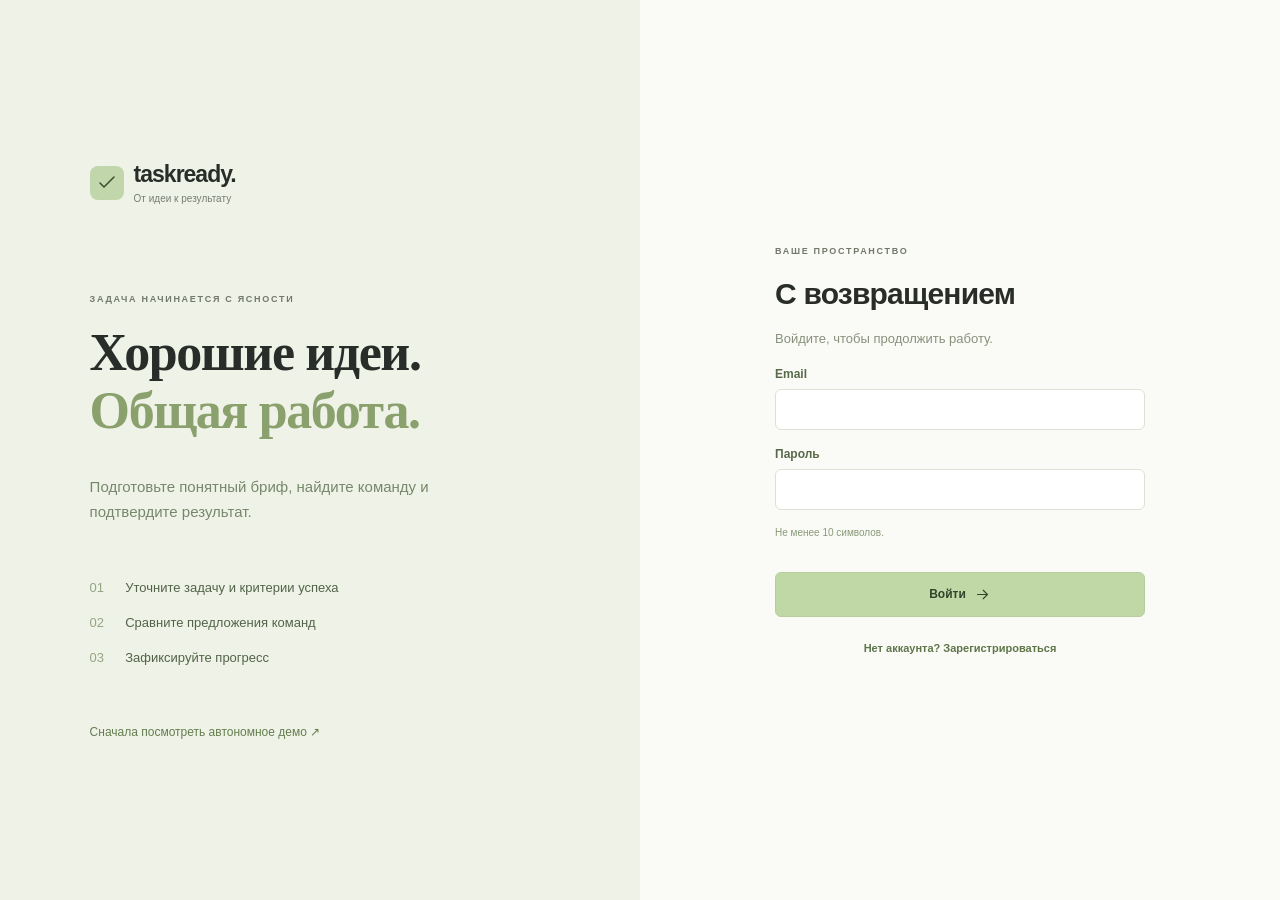
==== public/index.html @ 5f759ff4 "feat: ship verified TaskReady redesign and backend" ====
<!doctype html>
<html lang="ru">
<head>
  <meta charset="UTF-8" />
  <meta name="viewport" content="width=device-width, initial-scale=1.0" />
  <meta name="description" content="TaskReady AI — превращает бизнес-идеи в готовые задачи для студенческих команд." />
  <title>TaskReady AI — готовность задач</title>
  <link rel="stylesheet" href="styles.css" />
</head>
<body>
  <div id="app" class="app-shell"></div>
  <div id="toast-root" class="toast-root" aria-live="polite"></div>
  <div id="modal-root"></div>
  <script src="app.js"></script>
</body>
</html>
---- public/styles.css ----
:root {
  --ink: #17212b;
  --muted: #75808c;
  --line: #e8edf2;
  --canvas: #f6f8fb;
  --surface: #ffffff;
  --navy: #18324c;
  --blue: #2f7de1;
  --blue-soft: #eaf2ff;
  --cyan: #2db9c4;
  --green: #35a879;
  --green-soft: #e9f8f0;
  --orange: #e9964a;
  --orange-soft: #fff3e6;
  --red: #d96364;
  --red-soft: #fceded;
  --purple: #8165d7;
  --purple-soft: #f0edff;
  --shadow: 0 12px 32px rgba(24, 50, 76, .07);
  --radius: 16px;
  --radius-sm: 10px;
  font-family: Inter, ui-sans-serif, system-ui, -apple-system, BlinkMacSystemFont, "Segoe UI", sans-serif;
  color: var(--ink);
  background: var(--canvas);
  font-synthesis: none;
}
* { box-sizing: border-box; }
body { margin: 0; background: var(--canvas); color: var(--ink); }
button, input, textarea, select { font: inherit; }
button { cursor: pointer; }
.app-shell { min-height: 100vh; display: flex; }
.sidebar { width: 248px; background: var(--navy); color: #d7e2ed; padding: 24px 16px; display: flex; flex-direction: column; position: fixed; inset: 0 auto 0 0; z-index: 4; }
.brand { display: flex; align-items: center; gap: 11px; padding: 0 12px 30px; color: white; }
.brand-mark { width: 34px; height: 34px; border-radius: 11px; background: linear-gradient(135deg, #61d5d8, #4c7ee9); display: grid; place-items: center; color: white; font-size: 20px; box-shadow: 0 6px 16px rgba(76,126,233,.3); }
.brand strong { font-size: 17px; letter-spacing: -.3px; }
.brand small { display: block; color: #89a2b9; font-size: 10px; margin-top: 2px; letter-spacing: .8px; text-transform: uppercase; }
.nav { display: grid; gap: 5px; }
.nav button { border: 0; background: transparent; color: #a9bdcf; text-align: left; border-radius: 10px; padding: 12px 13px; display: flex; align-items: center; gap: 11px; font-size: 14px; transition: .2s ease; }
.nav button:hover { background: rgba(255,255,255,.08); color: white; }
.nav button.active { background: #2e506f; color: white; box-shadow: inset 3px 0 0 #63d1d5; }
.nav-icon { width: 19px; text-align: center; font-size: 17px; }
.sidebar-bottom { margin-top: auto; }
.demo-note { background: rgba(255,255,255,.08); border: 1px solid rgba(255,255,255,.1); border-radius: 12px; padding: 13px; font-size: 12px; line-height: 1.45; color: #b9cad9; }
.demo-note strong { display: block; color: #eaf3fa; margin-bottom: 5px; }
.main { margin-left: 248px; width: calc(100% - 248px); min-height: 100vh; }
.topbar { height: 76px; padding: 0 34px; display: flex; align-items: center; justify-content: space-between; border-bottom: 1px solid var(--line); background: rgba(246,248,251,.9); position: sticky; top: 0; z-index: 3; backdrop-filter: blur(12px); }
.breadcrumb { color: var(--muted); font-size: 13px; }
.breadcrumb strong { color: var(--ink); font-size: 14px; }
.top-actions { display: flex; align-items: center; gap: 10px; }
.role-switch { background: #e9eef3; padding: 3px; border-radius: 10px; display: flex; }
.role-switch button { border: 0; padding: 7px 10px; border-radius: 8px; color: var(--muted); background: transparent; font-size: 12px; }
.role-switch button.active { color: var(--navy); background: white; box-shadow: 0 1px 4px rgba(0,0,0,.08); font-weight: 700; }
.avatar { width: 35px; height: 35px; background: var(--blue-soft); color: var(--blue); display: grid; place-items: center; border-radius: 50%; font-weight: 700; font-size: 13px; }
.content { padding: 31px 34px 56px; max-width: 1480px; }
.page-heading { display: flex; justify-content: space-between; align-items: flex-start; gap: 20px; margin-bottom: 25px; }
.page-heading h1 { margin: 0 0 7px; letter-spacing: -1px; font-size: 29px; color: var(--navy); }
.page-heading p { margin: 0; color: var(--muted); font-size: 14px; }
.heading-actions { display: flex; gap: 9px; }
.btn { border: 1px solid var(--line); color: var(--navy); background: white; border-radius: 9px; padding: 10px 14px; font-weight: 650; font-size: 13px; transition: .2s ease; }
.btn:hover { transform: translateY(-1px); box-shadow: 0 4px 12px rgba(24,50,76,.08); }
.btn.primary { border-color: var(--blue); background: var(--blue); color: white; }
.btn.primary:hover { background: #276dc4; }
.btn.soft { border-color: transparent; color: var(--blue); background: var(--blue-soft); }
.btn.danger { color: var(--red); background: var(--red-soft); border-color: transparent; }
.btn.success { color: #23855c; background: var(--green-soft); border-color: transparent; }
.btn.small { padding: 7px 10px; font-size: 12px; }
.grid { display: grid; gap: 18px; }
.grid-4 { grid-template-columns: repeat(4, minmax(0, 1fr)); }
.grid-3 { grid-template-columns: repeat(3, minmax(0, 1fr)); }
.grid-2 { grid-template-columns: repeat(2, minmax(0, 1fr)); }
.card { background: var(--surface); border: 1px solid var(--line); border-radius: var(--radius); box-shadow: var(--shadow); }
.metric { padding: 20px; min-height: 125px; position: relative; overflow: hidden; }
.metric::after { content: ""; position: absolute; right: 0; top: -22px; width: 88px; height: 88px; border-radius: 50%; background: var(--blue-soft); opacity: .7; pointer-events: none; }
.metric .eyebrow { color: var(--muted); font-size: 11px; font-weight: 700; letter-spacing: .15px; text-transform: uppercase; position: relative; z-index: 1; max-width: calc(100% - 12px); overflow-wrap: anywhere; }
.metric .value { color: var(--navy); font-size: 32px; letter-spacing: -1px; font-weight: 760; margin: 10px 0 4px; position: relative; z-index: 1; }
.metric .detail { color: var(--muted); font-size: 12px; position: relative; z-index: 1; }
.hero-card { padding: 24px; background: linear-gradient(125deg, #17344f 0%, #214c6f 58%, #257e8c 100%); color: white; min-height: 272px; position: relative; overflow: hidden; }
.hero-card::after { content: ""; position: absolute; width: 420px; height: 420px; border: 1px solid rgba(255,255,255,.13); border-radius: 50%; right: 0; top: -190px; box-shadow: 0 0 0 32px rgba(255,255,255,.03), 0 0 0 64px rgba(255,255,255,.03); pointer-events: none; }
.hero-card h2 { margin: 0 0 10px; font-size: 21px; letter-spacing: -.4px; position: relative; z-index: 1; }
.hero-card p { color: #bad0df; max-width: 520px; font-size: 13px; line-height: 1.5; position: relative; z-index: 1; }
.hero-bottom { display: flex; gap: 24px; align-items: center; margin-top: 20px; position: relative; z-index: 1; }
.score-ring { width: 108px; height: 108px; border-radius: 50%; display: grid; place-items: center; background: conic-gradient(#63d1d5 0 78%, rgba(255,255,255,.17) 78% 100%); position: relative; flex: 0 0 auto; }
.score-ring::after { content: ""; position: absolute; inset: 9px; background: #1d4663; border-radius: 50%; }
.score-ring .score-in { z-index: 1; text-align: center; }
.score-ring strong { display: block; font-size: 29px; line-height: 1; }
.score-ring span { color: #b9d1dc; font-size: 10px; }
.hero-points { display: grid; gap: 10px; }
.hero-point { display: flex; gap: 9px; align-items: center; font-size: 12px; color: #d2e5ec; }
.hero-point b { width: 22px; height: 22px; display: grid; place-items: center; color: #13314c; background: #81e0db; border-radius: 7px; }
.section-card { padding: 21px; }
.section-title { display: flex; justify-content: space-between; align-items: center; gap: 12px; margin-bottom: 17px; }
.section-title h3 { margin: 0; color: var(--navy); font-size: 16px; letter-spacing: -.2px; }
.section-title span { color: var(--muted); font-size: 12px; }
.readiness-list { display: grid; gap: 14px; }
.readiness-row { display: grid; grid-template-columns: 145px 1fr 42px; gap: 12px; align-items: center; font-size: 12px; }
.readiness-row label { color: #4a5967; }
.progress { height: 8px; background: #edf1f4; border-radius: 99px; overflow: hidden; }
.progress i { display: block; height: 100%; border-radius: inherit; background: linear-gradient(90deg, var(--cyan), var(--blue)); }
.readiness-row strong { color: var(--navy); text-align: right; font-size: 12px; }
.insight { border: 1px solid #f4dfc7; background: #fffaf4; border-radius: 12px; padding: 14px; display: flex; gap: 11px; align-items: flex-start; }
.insight-icon { width: 28px; height: 28px; flex: 0 0 auto; border-radius: 8px; background: var(--orange-soft); display: grid; place-items: center; }
.insight strong { display: block; font-size: 13px; color: #794c20; margin-bottom: 4px; }
.insight p { margin: 0; color: #896d50; font-size: 12px; line-height: 1.45; }
.task-card { padding: 18px; transition: .2s ease; }
.task-card:hover { border-color: #c9dcf1; transform: translateY(-2px); }
.task-card-head { display: flex; justify-content: space-between; gap: 12px; align-items: flex-start; }
.task-card h3 { margin: 0 0 7px; font-size: 15px; color: var(--navy); line-height: 1.35; }
.task-card p { margin: 0; color: var(--muted); font-size: 12px; line-height: 1.5; }
.badge { display: inline-flex; align-items: center; gap: 5px; border-radius: 6px; padding: 5px 7px; font-size: 10px; font-weight: 750; white-space: nowrap; }
.badge.blue { background: var(--blue-soft); color: var(--blue); }
.badge.green { background: var(--green-soft); color: #27855e; }
.badge.orange { background: var(--orange-soft); color: #b66b23; }
.badge.purple { background: var(--purple-soft); color: var(--purple); }
.badge.gray { background: #f0f2f4; color: #68747f; }
.task-meta { display: flex; gap: 8px; flex-wrap: wrap; margin-top: 14px; color: var(--muted); font-size: 11px; }
.task-meta span { background: #f7f8fa; border-radius: 6px; padding: 5px 7px; }
.task-score { display: flex; align-items: center; gap: 8px; margin-top: 16px; }
.task-score .progress { flex: 1; height: 6px; }
.task-score strong { color: var(--navy); font-size: 13px; }
.catalog-toolbar { display: flex; gap: 9px; margin-bottom: 18px; flex-wrap: wrap; }
.input, .select, .textarea { width: 100%; border: 1px solid var(--line); background: white; color: var(--ink); border-radius: 9px; padding: 11px 12px; outline: none; transition: .2s ease; }
.input:focus, .select:focus, .textarea:focus { border-color: #9bc0ef; box-shadow: 0 0 0 3px var(--blue-soft); }
.textarea { resize: vertical; min-height: 130px; line-height: 1.5; }
.catalog-toolbar .input { max-width: 310px; }
.catalog-toolbar .select { max-width: 180px; }
.field { display: grid; gap: 7px; }
.field label { font-weight: 700; font-size: 12px; color: #455462; }
.field label span { color: var(--muted); font-weight: 500; }
.form-layout { display: grid; grid-template-columns: minmax(0, 1.3fr) minmax(290px, .7fr); gap: 18px; align-items: start; }
.form-card { padding: 22px; }
.form-grid { display: grid; grid-template-columns: repeat(2, minmax(0, 1fr)); gap: 15px; }
.form-grid .full { grid-column: 1 / -1; }
.ai-banner { border: 1px solid #cde9eb; background: linear-gradient(90deg, #effafa, #f7fbff); border-radius: 12px; padding: 14px; display: flex; gap: 11px; margin-bottom: 18px; }
.ai-orb { width: 31px; height: 31px; background: linear-gradient(135deg, #42c6c8, #597ee9); color: white; display: grid; place-items: center; border-radius: 10px; flex: 0 0 auto; }
.ai-banner strong { display: block; color: #1d6970; font-size: 13px; margin-bottom: 4px; }
.ai-banner p { margin: 0; color: #637c84; font-size: 12px; line-height: 1.45; }
.questions { display: grid; gap: 10px; margin-top: 14px; }
.question { background: white; border: 1px solid #dceff0; padding: 12px; border-radius: 10px; }
.question .q-top { display: flex; justify-content: space-between; gap: 8px; align-items: center; }
.question strong { font-size: 12px; color: var(--navy); }
.question small { color: var(--muted); font-size: 10px; }
.question p { margin: 8px 0 0; font-size: 12px; color: #5b6e79; line-height: 1.45; }
.stepper { display: flex; gap: 6px; margin-bottom: 21px; overflow-x: auto; }
.step { display: flex; align-items: center; gap: 8px; color: #91a0ae; font-size: 12px; white-space: nowrap; }
.step:not(:last-child)::after { content: "→"; color: #c6cfd7; margin-left: 4px; }
.step .num { width: 24px; height: 24px; display: grid; place-items: center; border-radius: 50%; background: #e8edf1; font-size: 11px; font-weight: 800; }
.step.active { color: var(--blue); font-weight: 700; }
.step.active .num { background: var(--blue); color: white; }
.step.done { color: var(--green); }
.step.done .num { background: var(--green-soft); color: var(--green); }
.score-panel { padding: 22px; position: sticky; top: 98px; }
.score-panel .score-big { display: flex; align-items: center; gap: 14px; margin-bottom: 17px; }
.score-number { font-size: 46px; color: var(--navy); letter-spacing: -2px; font-weight: 800; line-height: 1; }
.score-caption { color: var(--muted); font-size: 11px; }
.score-caption strong { display: block; font-size: 13px; color: var(--green); margin-bottom: 5px; }
.breakdown { display: grid; gap: 11px; border-top: 1px solid var(--line); padding-top: 15px; }
.breakdown-row { display: grid; grid-template-columns: 1fr 44px; gap: 8px; font-size: 11px; }
.breakdown-row .label { display: flex; justify-content: space-between; color: #5c6975; margin-bottom: 5px; }
.breakdown-row .label b { color: var(--navy); }
.missing { margin-top: 16px; border-radius: 10px; background: #fff9ee; padding: 12px; }
.missing h4 { color: #9b6729; font-size: 12px; margin: 0 0 7px; }
.missing ul { list-style: none; margin: 0; padding: 0; display: grid; gap: 6px; }
.missing li { font-size: 11px; color: #91714c; display: flex; gap: 6px; }
.missing li::before { content: "＋"; color: var(--orange); font-weight: 800; }
.publish-check { display: flex; gap: 9px; padding: 12px; border: 1px solid var(--line); border-radius: 10px; margin: 15px 0; font-size: 12px; color: #5b6875; line-height: 1.45; }
.publish-check input { accent-color: var(--blue); width: 16px; height: 16px; margin-top: 1px; }
.toolbar-line { display: flex; justify-content: space-between; gap: 12px; align-items: center; margin-bottom: 17px; }
.toolbar-line h2 { margin: 0; color: var(--navy); font-size: 19px; }
.toolbar-line p { margin: 4px 0 0; color: var(--muted); font-size: 12px; }
.empty { padding: 44px 20px; text-align: center; color: var(--muted); }
.empty .empty-icon { font-size: 30px; margin-bottom: 10px; }
.offer-card { padding: 18px; }
.offer-top { display: flex; justify-content: space-between; gap: 10px; }
.team-name { display: flex; gap: 10px; align-items: center; }
.team-avatar { width: 34px; height: 34px; background: var(--purple-soft); color: var(--purple); display: grid; place-items: center; border-radius: 10px; font-weight: 800; font-size: 12px; }
.offer-card h3 { margin: 0 0 3px; font-size: 14px; color: var(--navy); }
.offer-card p { margin: 0; color: var(--muted); font-size: 11px; }
.offer-body { margin: 14px 0; padding: 12px; background: #fafbfc; border-radius: 10px; color: #566672; font-size: 12px; line-height: 1.5; }
.offer-actions { display: flex; justify-content: flex-end; gap: 7px; }
.compare-grid { display: grid; grid-template-columns: repeat(3, minmax(0, 1fr)); gap: 12px; }
.compare-cell { border: 1px solid var(--line); border-radius: 11px; padding: 13px; }
.compare-cell strong { color: var(--navy); display: block; font-size: 12px; margin-bottom: 7px; }
.compare-cell p { margin: 0; color: var(--muted); font-size: 11px; line-height: 1.45; }
.kpi-strip { display: flex; gap: 14px; overflow-x: auto; padding-bottom: 2px; }
.kpi { flex: 1; min-width: 130px; background: #f8fafc; border: 1px solid var(--line); border-radius: 11px; padding: 13px; }
.kpi strong { display: block; font-size: 21px; color: var(--navy); }
.kpi span { color: var(--muted); font-size: 11px; }
.journey { display: flex; align-items: center; gap: 0; overflow-x: auto; padding: 14px 0 8px; }
.journey-step { min-width: 105px; text-align: center; position: relative; }
.journey-step:not(:last-child)::after { content: ""; height: 2px; background: #d9e6ee; width: 58px; position: absolute; top: 18px; left: calc(50% + 20px); }
.journey-dot { width: 36px; height: 36px; display: grid; place-items: center; border-radius: 50%; margin: 0 auto 8px; background: var(--blue-soft); color: var(--blue); font-weight: 800; font-size: 12px; position: relative; z-index: 1; }
.journey-step strong { display: block; font-size: 11px; color: var(--navy); }
.journey-step span { color: var(--muted); font-size: 10px; }
.modal-backdrop { position: fixed; inset: 0; background: rgba(17,32,48,.45); z-index: 10; display: grid; place-items: center; padding: 20px; }
.modal { background: white; width: min(720px, 100%); max-height: min(760px, 90vh); overflow-y: auto; border-radius: 18px; box-shadow: 0 24px 80px rgba(15,35,55,.25); padding: 23px; }
.modal-head { display: flex; justify-content: space-between; gap: 14px; align-items: flex-start; margin-bottom: 18px; }
.modal-head h2 { color: var(--navy); font-size: 20px; margin: 0 0 6px; }
.modal-head p { color: var(--muted); font-size: 12px; margin: 0; }
.close { border: 0; background: #f0f3f6; border-radius: 8px; width: 30px; height: 30px; color: var(--muted); font-size: 18px; }
.modal-section { margin-top: 18px; }
.modal-section h4 { color: var(--navy); margin: 0 0 9px; font-size: 13px; }
.detail-grid { display: grid; grid-template-columns: repeat(2, 1fr); gap: 9px; }
.detail-item { background: #f8fafb; border-radius: 9px; padding: 10px; }
.detail-item span { display: block; color: var(--muted); font-size: 10px; margin-bottom: 4px; }
.detail-item b { display: block; color: #4e5e6a; font-size: 12px; line-height: 1.4; font-weight: 600; }
.toast-root { position: fixed; right: 22px; bottom: 22px; z-index: 30; display: grid; gap: 8px; }
.toast { background: #16344f; color: white; border-radius: 10px; padding: 12px 15px; box-shadow: 0 8px 24px rgba(10,30,50,.2); font-size: 12px; animation: toast-in .25s ease; max-width: 320px; }
@keyframes toast-in { from { opacity: 0; transform: translateY(8px); } to { opacity: 1; transform: translateY(0); } }
@media (max-width: 1050px) { .grid-4 { grid-template-columns: repeat(2, 1fr); } .form-layout { grid-template-columns: 1fr; } .score-panel { position: static; } }
@media (max-width: 760px) { .sidebar { width: 72px; padding: 18px 10px; } .brand { padding: 0 9px 26px; } .brand > div:last-child, .nav button span:not(.nav-icon), .demo-note { display: none; } .nav button { justify-content: center; padding: 12px 8px; } .main { margin-left: 72px; width: calc(100% - 72px); } .topbar { padding: 0 17px; } .content { padding: 24px 17px 44px; } .top-actions .role-switch { display: none; } .grid-3, .grid-2, .grid-4 { grid-template-columns: 1fr; } .page-heading { display: block; } .heading-actions { margin-top: 16px; } .form-grid { grid-template-columns: 1fr; } .form-grid .full { grid-column: auto; } .compare-grid, .detail-grid { grid-template-columns: 1fr; } .readiness-row { grid-template-columns: 110px 1fr 34px; } }

/* TaskReady — calm editorial workspace */
:root{--ink:#282d29;--muted:#777e76;--line:#e4e6de;--canvas:#fafaf7;--surface:#fff;--navy:#282d29;--blue:#315d4d;--blue-soft:#edf2ec;--cyan:#315d4d;--green:#315d4d;--green-soft:#edf2ec;--orange:#a28153;--orange-soft:#f5f0e6;--purple:#526453;--purple-soft:#eef1ea;--red:#a55c50;--red-soft:#f9eeeb;--shadow:none;--radius:12px;--radius-sm:7px;font-family:'Segoe UI',Arial,sans-serif;font-size:14px}
body{background:var(--canvas)}button,a,input,select,textarea{-webkit-tap-highlight-color:transparent}button:focus-visible,a:focus-visible{outline:2px solid #315d4d;outline-offset:4px}button{touch-action:manipulation}svg{flex-shrink:0}button:disabled{opacity:.4;cursor:not-allowed;transform:none!important}p{line-height:1.65}h1,h2,h3,p{overflow-wrap:break-word}
.sidebar{width:232px;padding:35px 20px 20px;background:#f0f1ea;border-right:1px solid var(--line);color:var(--ink)}.brand{padding:0 6px 54px;gap:10px;color:var(--ink)}.brand-mark{width:34px;height:34px;border-radius:8px;background:#315d4d;box-shadow:none;transform:none}.brand-mark svg{width:24px;height:24px}.brand strong{font-size:23px;letter-spacing:-1px;font-weight:650}.brand strong span{color:#71947c}.brand small{font-size:10px;letter-spacing:0;text-transform:none;color:#757d73;margin-top:5px}.workspace-label{font-size:9px;letter-spacing:1.5px;color:#82877d;padding:0 12px;margin-bottom:14px;font-weight:600}.nav{gap:5px}.nav button{padding:12px;color:#646d61;border-radius:7px;font-size:13px;gap:12px;min-height:44px}.nav button.active{background:#e0e6d9;color:#263d2f;box-shadow:none;font-weight:600}.nav button:hover{background:#e5e9df;color:#263d2f}.nav-icon{display:flex;width:20px;align-items:center}.nav-count{margin-left:auto;background:#cad6c1;font-size:10px;padding:2px 6px;border-radius:4px}.sidebar-create{margin-top:25px;background:transparent!important;border:1px solid #ccd2c5!important;color:#455341;justify-content:center;width:100%;font-weight:500!important}.sidebar-bottom{font-size:11px;color:#80867c}.sidebar-caption{font-weight:600;color:#5f685a;display:flex;gap:7px;align-items:center}.status-dot{height:6px;width:6px;background:#688160;border-radius:50%}.sidebar-bottom p{font-size:11px;line-height:1.7;margin:9px 0 25px}.profile{padding-top:20px;border-top:1px solid #dce0d5;display:flex;align-items:center;gap:10px}.profile strong{display:block;font-size:12px;font-weight:600;color:#303a2e}.profile small{display:block;font-size:10px;margin-top:3px}.avatar{background:#e2e6da;color:#58654d;border-radius:9px;font-size:12px}
.main{margin-left:232px;width:calc(100% - 232px);display:flex;flex-direction:column}.topbar{height:72px;flex-shrink:0;background:var(--canvas);padding:0 44px;backdrop-filter:none;position:static}.breadcrumb{font-size:11px}.breadcrumb span{margin:0 13px;color:#b7bdb2}.breadcrumb strong{font-size:11px;font-weight:500}.role-label{font-size:10px;color:var(--muted);margin-right:6px}.role-switch{background:#eeefe9;border-radius:6px;padding:3px}.role-switch button{font-size:11px;border-radius:4px;padding:6px 11px}.role-switch button.active{font-weight:500;box-shadow:0 1px 3px #0000000a}.content{padding:40px 44px 46px;max-width:1600px;width:100%;margin:0 auto}.page-heading{margin-bottom:30px;align-items:center}.page-heading h1{font-size:32px;font-weight:500;letter-spacing:-1px;line-height:1.18}.page-heading p{font-size:12px;margin-top:12px;line-height:1.6;max-width:620px}.eyebrow{font-size:9px;letter-spacing:1.7px;font-weight:600;color:var(--muted)}.overview-heading{align-items:center;margin-bottom:35px}.overview-heading h1{font-family:Georgia,'Times New Roman',serif;font-size:46px;letter-spacing:-1.6px;line-height:1.13;font-weight:400;margin:16px 0 0}.overview-heading h1 em{color:#73806e;font-style:normal}.overview-heading p{margin-top:16px}.btn{display:inline-flex;align-items:center;justify-content:center;gap:8px;border-radius:6px;min-height:40px;padding:10px 15px;font-size:12px;font-weight:500;box-shadow:none}.btn:hover{transform:none;box-shadow:none;background:#f3f5ef;border-color:#bec9b9}.btn.primary{background:#315d4d;border-color:#315d4d;color:white}.btn.primary:hover{background:#244a3c}.btn svg{width:17px;height:17px}.btn.small{min-height:32px}.btn.soft{background:#edf2ec;color:#315d4d}.btn.success{background:#edf2ec;color:#315d4d}.summary-strip{display:grid;grid-template-columns:repeat(4,1fr);border-top:1px solid var(--line);border-bottom:1px solid var(--line);padding:24px 0;margin-bottom:37px}.summary-strip>div{padding:0 23px;border-right:1px solid var(--line)}.summary-strip>div:first-child{padding-left:0}.summary-strip>div:last-child{border:0;padding-right:0}.summary-strip>div>span{display:block;color:#747a71;font-size:11px}.summary-strip strong{display:block;font-size:35px;line-height:1.1;letter-spacing:-1px;font-weight:400;margin:12px 0 9px;font-variant-numeric:tabular-nums}.summary-strip strong small{font-size:14px;color:#9ba293;letter-spacing:0;margin-left:3px}.summary-strip>div>small{display:block;font-size:10px;color:#94998e}.summary-strip .text-link{font-size:10px}.metric-dot{display:inline-block;width:7px;height:7px;background:#b39b70;border-radius:50%;margin:0 0 7px 10px}.text-link{display:inline-flex;align-items:center;gap:7px;padding:0;border:0;background:none;color:#455e48;font-size:11px;font-weight:500;text-align:left}.text-link svg{width:15px;height:15px}.text-link:hover{color:#203d2a;text-decoration:underline;text-underline-offset:3px}
.overview-layout{display:grid;grid-template-columns:minmax(0,1fr) 278px;gap:30px;align-items:start}.section-heading{display:flex;justify-content:space-between;gap:15px;align-items:center;margin-bottom:19px}.section-heading h2{font-size:17px;font-weight:550;letter-spacing:-.3px;margin:0}.section-heading h2>span{display:inline-block;font-size:10px;color:#7b8772;background:#edf0e7;border:1px solid #dfe5d7;border-radius:5px;vertical-align:middle;padding:2px 6px;margin-left:6px}.section-heading p{margin:6px 0 0;font-size:11px;color:var(--muted)}.task-table{background:#fff;border:1px solid var(--line);border-radius:10px;overflow:hidden}.task-table-head,.task-row{display:grid;grid-template-columns:minmax(0,1fr) 118px 13px;gap:17px;align-items:center;padding:0 20px}.task-table-head{height:37px;background:#f5f6f1;color:#969d90;font-size:8px;letter-spacing:1.3px}.task-row{min-height:101px;width:100%;text-align:left;background:white;border:0;border-top:1px solid #eceee7;color:var(--ink)}.task-row:hover{background:#fafbf7}.task-row-title{display:flex;gap:14px;align-items:flex-start}.row-num{font-size:10px;color:#a7ad9f;padding-top:3px;font-variant-numeric:tabular-nums}.task-row-title strong{font-size:12px;line-height:1.5;font-weight:500;display:block;max-width:290px}.task-row-title small{font-size:10px;color:#92998a;margin-top:7px;display:block}.task-row-title small b{padding:0 5px;font-weight:400}.row-readiness>span:first-child{display:flex;gap:7px;align-items:center}.row-readiness strong{font-size:14px;font-weight:500}.row-readiness small{font-size:9px;color:#8b927f}.row-track{display:block;height:3px;background:#edf0e7;margin-top:10px;max-width:105px;border-radius:3px}.row-track i{display:block;height:3px;border-radius:3px}.row-arrow{color:#929b86;font-size:16px}.focus-card{background:#e9eddf;border:1px solid #dce3d2;border-radius:10px;padding:23px}.focus-card .eyebrow{font-size:8px;color:#748368;letter-spacing:1.3px}.focus-symbol{width:38px;height:38px;border:1px solid #c9d3bd;border-radius:50%;display:grid;place-items:center;color:#65815b;margin:26px 0 18px}.focus-card h2{font-family:Georgia,serif;font-size:25px;font-weight:400;line-height:1.23;letter-spacing:-.6px;margin:0;color:#354b32}.focus-card p{font-size:11px;color:#7a8670;line-height:1.8;margin:15px 0 22px}.focus-button{background:#fff;border-color:#d5ddcb;color:#3c5738;width:100%;font-size:11px;justify-content:space-between}.focus-foot{font-size:9px;color:#88967d;margin-top:13px;text-align:center}.guide-card{padding:27px 3px}.guide-card .eyebrow{font-size:8px;letter-spacing:1.1px}.guide-card h3{font-size:16px;font-weight:500;margin:14px 0 9px;letter-spacing:-.3px}.guide-card p{font-size:11px;color:#8c9383;line-height:1.75;margin:0}.guide-scale{display:flex;gap:4px;margin-top:22px}.guide-scale i{height:5px;background:#dfe5d5;flex:1;border-radius:2px}.guide-scale i:nth-child(-n+4){background:#819574}.guide-scale i:nth-child(-n+2){background:#4e6c47}.guide-labels{display:flex;justify-content:space-between;font-size:9px;color:#8f9984;margin:8px 0 22px}.recent-section{margin-top:31px}.recent-grid{display:grid;grid-template-columns:1fr 1fr;gap:14px}.recent-offer{display:block;text-align:left;border:1px solid var(--line);background:white;padding:17px;border-radius:10px;color:var(--ink)}.recent-offer:hover{border-color:#b8c6af}.recent-top{display:flex;align-items:center;gap:10px}.recent-top strong{display:block;font-size:12px;font-weight:600}.recent-top small{display:block;font-size:9px;color:#9aa18f;margin-top:3px}.team-avatar{background:#eeeee6;color:#707a63;width:32px;height:32px;font-size:10px;border-radius:7px;font-weight:500;flex-shrink:0}.offer-dot{width:5px;height:5px;background:#b49e72;border-radius:50%;margin-left:auto}.recent-offer p{font-size:11px;color:#8a9180;line-height:1.65;display:-webkit-box;-webkit-line-clamp:2;-webkit-box-orient:vertical;overflow:hidden;min-height:36px;margin:15px 0}.recent-bottom{display:flex;justify-content:space-between;font-size:10px;color:#5b7150;border-top:1px solid #f0f1eb;padding-top:12px}.page-footer{display:flex;justify-content:space-between;gap:20px;margin:auto 44px 0;padding:20px 0;border-top:1px solid var(--line);font-size:9px;color:#a1a797}
/* Shared forms, catalog and decision room */
.card{box-shadow:none;border-radius:10px}.section-card,.form-card,.score-panel{padding:24px}.task-card{padding:24px}.task-card:hover{transform:none;border-color:#b8c6af}.task-card h3{font-size:16px;font-weight:500}.task-card p{font-size:12px;line-height:1.7}.badge{font-size:10px;font-weight:500;padding:5px 8px;border-radius:4px}.badge.gray{background:#f0f1ec;color:#7c8473}.task-meta span{background:#f5f6f1}.progress{height:5px;background:#eef0e8}.progress i{background:#52794f}.input,.select,.textarea{border-radius:6px;font-size:13px;padding:12px;border-color:#dde2d6}.input:focus,.select:focus,.textarea:focus{border-color:#799274;box-shadow:0 0 0 3px #f0f4eb}.field label{font-size:12px;font-weight:500;color:#5e6855}.form-grid{gap:20px}.ai-banner{background:#f4f6ef;border:1px solid #e2e8d9;border-radius:8px;padding:18px}.ai-orb{background:#e5ebdc;color:#5d7654;border-radius:6px}.ai-banner strong{color:#495e41;font-weight:550;font-size:13px}.ai-banner p{color:#8a9680}.question{border-color:#e4e8dd;padding:17px;border-radius:7px}.question strong{font-size:13px;font-weight:500;line-height:1.6}.question small{font-size:9px}.stepper{margin-bottom:28px;gap:10px}.step{font-size:11px}.step .num{font-weight:500;background:#eeeee7}.score-number{font-weight:400}.breakdown-row{grid-template-columns:1fr;gap:8px;padding:3px 0}.breakdown-row .label{color:#7b876f;font-size:11px}.breakdown-row .label b{font-weight:500}.insight{background:#f7f5ee;border-color:#e8e3d6;border-radius:7px}.insight strong,.insight p{color:#7b7157!important}.insight-icon{background:#ece8db}.missing{background:#f7f5ed}.missing h4,.missing li{color:#887b5e}.offer-card{padding:24px}.offer-body{background:#f7f8f3;padding:16px;line-height:1.75;color:#7e8872}.offer-card h3{font-weight:500;font-size:15px}.offer-actions{margin-top:20px}.kpi{background:#f7f8f3;border:0;padding:18px}.kpi strong{font-weight:400;font-size:30px}.metric::after{display:none}.modal-backdrop{background:#26312560;backdrop-filter:blur(4px)}.modal{border-radius:12px;padding:30px;box-shadow:0 24px 90px #1b261b26}.modal-head h2{font-weight:500;line-height:1.4;margin-top:13px}.detail-item{background:#f6f7f1;border-radius:6px;padding:15px}.detail-item b{font-weight:400;color:#606c55;line-height:1.65}.toast-root,#toast-root{position:fixed;right:22px;bottom:22px;z-index:30;display:grid;gap:8px}.toast{background:#315d4d;box-shadow:0 8px 24px #273d2426}.close{background:#f0f2eb;color:#727f67;min-width:30px}.journey-dot{font-weight:500}.journey-step:not(:last-child)::after{background:#e0e6d6}.publish-check{background:#f9faf6;color:#7c8870;border-radius:6px}a{color:#416640}
@media(min-width:1600px){.content{padding-top:55px}.overview-heading h1{font-size:52px}.overview-layout{grid-template-columns:minmax(0,1fr) 320px;gap:36px}.task-row{min-height:108px}.task-row-title strong{max-width:400px;font-size:13px}.focus-card{padding:30px}}
@media(max-width:1180px){.sidebar{width:200px;padding:30px 14px 18px}.main{margin-left:200px;width:calc(100% - 200px)}.content{padding:30px}.topbar{padding:0 30px}.overview-layout{grid-template-columns:minmax(0,1fr) 240px;gap:20px}.task-row,.task-table-head{padding:0 14px;gap:10px;grid-template-columns:minmax(0,1fr) 94px 10px}.row-num{display:none}.focus-card{padding:18px}.summary-strip>div{padding:0 15px}.page-footer{margin-left:30px;margin-right:30px}}
@media(max-width:1000px){.overview-layout{grid-template-columns:1fr}.focus-column{display:grid;grid-template-columns:1fr 1fr;gap:24px}.focus-card h2 br{display:none}.focus-symbol{display:none}.focus-card h2{margin-top:20px}.form-layout{grid-template-columns:1fr}.role-label{display:none}.overview-heading h1{font-size:40px}.summary-strip>div>small{font-size:9px}.guide-card{padding:24px}.grid-3{grid-template-columns:repeat(2,1fr)}}
@media(max-width:760px){.sidebar{width:66px;padding:24px 9px}.brand{padding:0 7px 30px}.brand-mark{width:32px;height:32px;flex-shrink:0}.brand>div:last-child,.workspace-label,.nav-count,.sidebar-bottom,.sidebar-create{display:none}.nav button{justify-content:center;padding:12px 8px}.nav button span:not(.nav-icon){display:none}.main{margin-left:66px;width:calc(100% - 66px)}.topbar{padding:0 18px;height:64px;gap:12px}.breadcrumb{font-size:0}.breadcrumb span{display:none}.breadcrumb strong{font-size:11px}.top-actions .role-switch{display:flex}.role-switch button{padding:6px 8px;font-size:10px}.content{padding:27px 19px}.page-heading{display:block}.overview-heading h1{font-size:36px;letter-spacing:-1px}.overview-heading>.btn{margin-top:20px}.overview-heading p{font-size:11px}.summary-strip{grid-template-columns:1fr 1fr;padding:0;margin-bottom:29px}.summary-strip>div{padding:20px 12px!important;border-bottom:1px solid var(--line)}.summary-strip>div:nth-child(2n){border-right:0}.summary-strip>div:nth-child(n+3){border-bottom:0}.summary-strip strong{font-size:29px}.summary-strip>div>span{font-size:10px}.summary-strip>div>small{line-height:1.5}.task-row{min-height:118px}.task-row,.task-table-head{grid-template-columns:minmax(0,1fr) 66px;gap:12px;padding:12px}.row-arrow{display:none}.row-readiness>span:first-child{display:block}.row-readiness small{display:block;font-size:8px;margin-top:4px}.task-row-title strong{font-size:11px}.task-row-title small{font-size:9px}.section-heading h2{font-size:16px}.section-heading p{font-size:10px}.section-heading .text-link{font-size:10px;white-space:nowrap}.section-heading .text-link svg{display:none}.recent-grid,.focus-column,.grid-3,.grid-2{grid-template-columns:1fr}.guide-card{padding:20px 2px}.page-footer{margin:0 19px;font-size:8px}.page-footer span:last-child{display:none}.page-heading h1{font-size:30px}.overview-heading h1{font-size:36px}.form-card,.score-panel,.section-card,.offer-card{padding:18px}.form-grid{grid-template-columns:1fr}.question .q-top{display:block}.question small{display:block;margin-top:5px}.stepper{gap:5px}.step{font-size:9px;gap:5px}.step .num{width:20px;height:20px}.step:not(:last-child)::after{margin:0}.modal-backdrop{padding:12px}.modal{padding:20px}.detail-grid{grid-template-columns:1fr}.catalog-toolbar .input,.catalog-toolbar .select{max-width:none}.recent-offer p{-webkit-line-clamp:3}.form-card .btn{font-size:11px;padding:10px}.role-switch{flex-shrink:0}.top-actions{gap:0}}
@media(prefers-reduced-motion:reduce){*{animation:none!important;transition:none!important}}
.score-panel .journey-step::after{display:none}.score-panel .journey-step strong{font-weight:500}.score-panel .journey-step span{line-height:1.5}.toast{max-width:min(320px,calc(100vw - 40px))}
/* Lighter sage palette, stronger type and task tools */
:root{--blue:#536d3e;--blue-soft:#f0f5e8;--green:#607d48;--green-soft:#edf4e3;--purple:#64774d;--purple-soft:#eef3e5;--cyan:#9eb981;--muted:#72796b}
.brand strong{font-weight:750}.brand-mark{background:#c2d6ab;color:#344d2d}.nav button{font-weight:550}.nav button.active{background:#e1ecd3;color:#40562f;font-weight:750}.nav-count{background:#c8ddb2;color:#455d32}.sidebar{background:#f2f4ed}.sidebar-create{font-weight:650!important;border-color:#cedcc0!important}.profile strong{font-weight:700}.avatar{background:#e2ecd7;color:#536d3e}.role-switch button.active{font-weight:650}.overview-heading h1{font-weight:700;letter-spacing:-1.7px}.overview-heading h1 em{color:#8da276}.page-heading h1{font-weight:650}.overview-heading h1{font-weight:700}.page-heading p{color:#747e68;font-weight:450}.eyebrow{font-weight:750}.section-heading h2{font-size:18px;font-weight:750}.section-heading p{color:#7c846f}.summary-strip>div>span{font-weight:550}.summary-strip strong{font-weight:600}.summary-strip strong small{font-weight:400}.summary-strip>div>small{color:#7c846f}.btn{font-weight:650}.btn.primary{background:#c0d7a6;border-color:#b7ce9c;color:#30452a}.btn.primary:hover{background:#b3cc95;border-color:#a4be85;color:#2c4125}.btn.soft,.btn.success{background:#eaf2df;color:#526f3c}.text-link{font-weight:600;color:#5e7548}.btn:focus-visible,button:focus-visible{outline-color:#7b995d}.focus-card{background:#eff5e5;border-color:#dfe8d0}.focus-card h2{font-weight:700;color:#4c6138}.focus-card p{color:#6d7d5a}.focus-card .eyebrow{color:#6c8055}.focus-symbol{background:#e4efd6;color:#7a965b;border-color:#cedfbb}.focus-button{background:#d5e6bf;border-color:#c8dcb0;color:#445d32;font-weight:650}.focus-button:hover{background:#c7dcad}.focus-foot{color:#7b8b68}.guide-card h3{font-weight:700}.guide-card p{color:#7b866e}.guide-scale i:nth-child(-n+4){background:#c0d5a8}.guide-scale i:nth-child(-n+2){background:#9dbb80}.task-row-title strong{font-weight:600;font-size:13px;line-height:1.55}.row-readiness strong{font-weight:650}.task-table-head{font-weight:600;color:#7c8870}.task-row:hover{background:#f7faef}.recent-top strong{font-weight:700}.recent-offer p{color:#7a836d}.team-avatar{background:#eaf1de;color:#677b4c;font-weight:650}.recent-bottom{font-weight:600;color:#657c4d}.task-card h3,.offer-card h3,.section-title h3,.toolbar-line h2{font-weight:650}.field label{font-weight:650}.ai-banner strong,.question strong{font-weight:600}.score-number,.kpi strong{font-weight:600}.progress i{background:#a7c38a}.badge{font-weight:600}.badge.green{color:#607b43}.task-meta span{background:#f4f6ee}.toast{background:#e6efd9;color:#3c532e;border:1px solid #cadbb5;box-shadow:0 8px 24px #273d2412}.task-controls{display:flex;gap:10px;margin-bottom:14px}.task-search{display:flex;align-items:center;gap:9px;background:#fff;border:1px solid var(--line);border-radius:7px;padding:0 12px;flex:1;min-width:0;color:#91a27e;height:40px}.task-search:focus-within{border-color:#a9c38f;box-shadow:0 0 0 3px #eff5e8}.task-search input{border:0;background:transparent;outline:0;font-size:12px;color:#38492d;width:100%;min-width:0;font-weight:500}.task-search input::placeholder{color:#969f8c;font-weight:400}.task-controls select{border:1px solid var(--line);border-radius:7px;padding:0 28px 0 12px;font-size:11px;color:#637650;background:#fff;max-width:165px;font-weight:500}.task-filterbar{display:flex;justify-content:space-between;align-items:center;gap:12px;margin-bottom:16px}.task-filters{display:flex;gap:4px;padding:3px;background:#eef1e7;border-radius:7px}.task-filters button{padding:7px 10px;border:0;background:transparent;color:#7d896d;border-radius:5px;font-size:10px;white-space:nowrap;font-weight:550}.task-filters button.active{background:#fff;color:#415633;box-shadow:0 1px 3px #4050300d;font-weight:700}.task-filters button span{margin-left:4px;font-size:9px;opacity:.65}.task-filters button:hover{color:#405b2c}.task-filterbar>span{font-size:10px;color:#8b987b;white-space:nowrap;font-variant-numeric:tabular-nums}.task-row[hidden],#overview-empty[hidden]{display:none}#overview-empty{text-align:center;padding:38px 20px}#overview-empty strong{font-size:15px;font-weight:650}#overview-empty p{font-size:12px;color:#869574}#overview-empty .btn{margin-top:8px}.guide-labels{color:#7d8e6a}.page-footer{color:#8d9b7c}
@media(max-width:1180px){.task-filters button{padding:7px 8px}.task-filterbar{gap:6px}.task-controls select{max-width:140px}}
@media(max-width:760px){.task-row-title strong{font-size:11px;font-weight:650}.task-controls{flex-direction:column}.task-search{min-height:40px}.task-controls select{max-width:none;min-height:36px;width:100%;font-size:11px}.task-filterbar{flex-wrap:wrap;row-gap:8px}.task-filters{width:100%;justify-content:space-between}.task-filters button{padding:7px 8px;font-size:9px}.task-filterbar>span{margin-left:auto;font-size:9px}.overview-heading h1{font-size:35px;letter-spacing:-1.2px}.task-row{min-height:118px}}
/* Accounts and operational states */
.auth-layout{display:grid;grid-template-columns:1fr 1fr;width:100%;min-height:100vh;background:#fafaf7}.auth-story{background:#eff3e7;padding:55px clamp(30px,7vw,110px);display:flex;flex-direction:column;justify-content:center}.auth-story .brand{padding:0 0 90px}.auth-story h1{font-family:Georgia,serif;font-size:52px;line-height:1.12;letter-spacing:-1.4px;margin:20px 0}.auth-story h1 em{font-style:normal;color:#8aa06d}.auth-story>p{color:#77876b;font-size:15px;max-width:370px}.auth-story ol{list-style:none;padding:0;margin:40px 0 60px;display:grid;gap:20px;font-size:13px;color:#526349}.auth-story li span{display:inline-block;color:#94a583;width:32px}.auth-story a{font-size:12px;color:#647d4e;text-decoration:none}.auth-form-wrap{display:grid;place-items:center;padding:40px}.auth-form{max-width:370px;width:100%;display:grid;gap:17px}.auth-form h2{font-size:30px;margin:4px 0 0;font-weight:700;letter-spacing:-.8px}.auth-form p{margin:0;color:#87917b;font-size:13px}.auth-form label,#offer-form label,#progress-form label{display:grid;gap:8px;font-size:12px;font-weight:600;color:#576949}.auth-form small{font-size:10px;color:#899a77}.auth-form .btn{width:100%;min-height:45px}.auth-toggle{justify-content:center;margin-top:8px}.auth-form .form-error{color:#a04c41;font-size:12px}.app-loading{padding:80px;text-align:center;width:100%;color:#6a7d55}.mode-banner{padding:13px 16px;margin-bottom:22px;border:1px solid #dde6d2;border-radius:8px;background:#f1f5e9;color:#70825b;font-size:11px;display:flex;justify-content:space-between;gap:12px;align-items:center;line-height:1.6}.mode-banner.local{background:#f7f5ed;color:#8c7c53;border-color:#eae5d5}.mode-banner b{font-weight:650}.score-reason{display:block;font-size:10px;color:#8b977c;line-height:1.5;margin-top:7px}.score-details{padding:18px;background:#f6f8f0;border:1px solid #e3e9d9;border-radius:8px;margin:20px 0}.score-details summary{cursor:pointer;color:#607848;font-size:12px;font-weight:650}.score-details p{font-size:11px;color:#778669}.score-details small{font-size:10px;color:#8c957f}.progress-confirmed{padding:14px;margin-top:18px;background:#eff5e5;border-radius:7px;color:#688548;font-size:11px;font-weight:650}.progress-confirmed p{font-weight:400;line-height:1.5;margin-bottom:0}#offer-form,#progress-form{display:grid;gap:16px;margin-top:22px}#offer-form .textarea{min-height:90px}#offer-form h3{margin:6px 0;font-size:18px}.offer-body>p{font-size:12px}.offer-body>strong{font-size:12px}.top-actions .badge{white-space:nowrap}.task-card h3{overflow-wrap:anywhere}.task-card-head{flex-wrap:wrap}
@media(max-width:760px){.auth-layout{grid-template-columns:1fr}.auth-story{padding:28px}.auth-story .brand{padding-bottom:35px}.auth-story h1{font-size:34px}.auth-story>p,.auth-story ol{display:none}.auth-story a{margin-top:10px}.auth-form-wrap{padding:32px 25px}.auth-form h2{font-size:26px}.mode-banner{display:block;font-size:10px}.mode-banner button{margin-top:9px}.app-loading{padding:50px 20px}.offer-top{flex-wrap:wrap;gap:16px}.offer-actions{flex-wrap:wrap}}
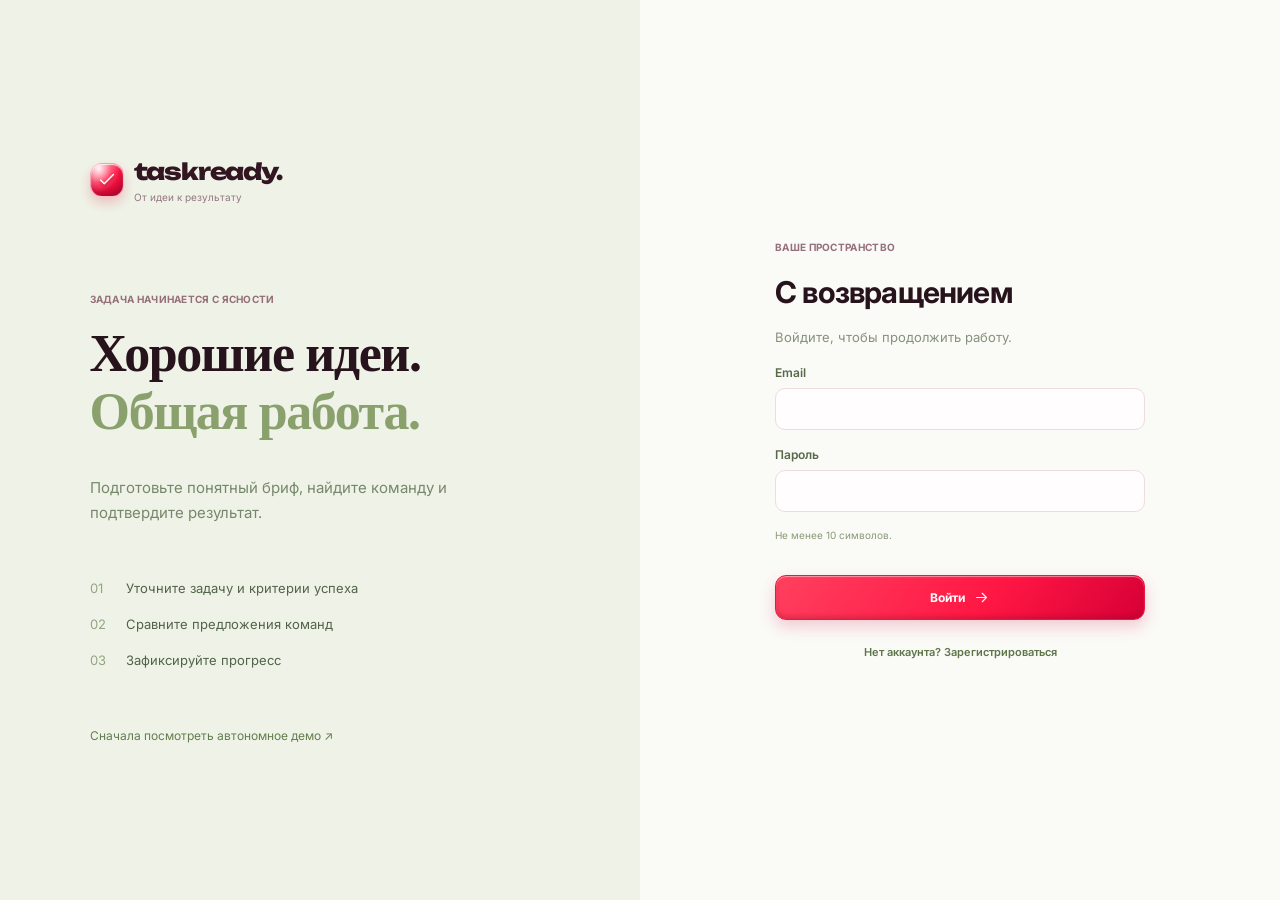
==== commit 4455a851: "design: publish TaskReady v3 interface" ====
--- a/public/index.html
+++ b/public/index.html
@@ -5,6 +5,9 @@
   <meta name="viewport" content="width=device-width, initial-scale=1.0" />
   <meta name="description" content="TaskReady AI — превращает бизнес-идеи в готовые задачи для студенческих команд." />
   <title>TaskReady AI — готовность задач</title>
+  <link rel="preconnect" href="https://fonts.googleapis.com" />
+  <link rel="preconnect" href="https://fonts.gstatic.com" crossorigin />
+  <link href="https://fonts.googleapis.com/css2?family=Inter:wght@400;500;600;700;800&family=Unbounded:wght@500;600;700;800&display=swap&subset=cyrillic" rel="stylesheet" />
   <link rel="stylesheet" href="styles.css" />
 </head>
 <body>
--- a/public/styles.css
+++ b/public/styles.css
@@ -231,3 +231,48 @@
 /* Accounts and operational states */
 .auth-layout{display:grid;grid-template-columns:1fr 1fr;width:100%;min-height:100vh;background:#fafaf7}.auth-story{background:#eff3e7;padding:55px clamp(30px,7vw,110px);display:flex;flex-direction:column;justify-content:center}.auth-story .brand{padding:0 0 90px}.auth-story h1{font-family:Georgia,serif;font-size:52px;line-height:1.12;letter-spacing:-1.4px;margin:20px 0}.auth-story h1 em{font-style:normal;color:#8aa06d}.auth-story>p{color:#77876b;font-size:15px;max-width:370px}.auth-story ol{list-style:none;padding:0;margin:40px 0 60px;display:grid;gap:20px;font-size:13px;color:#526349}.auth-story li span{display:inline-block;color:#94a583;width:32px}.auth-story a{font-size:12px;color:#647d4e;text-decoration:none}.auth-form-wrap{display:grid;place-items:center;padding:40px}.auth-form{max-width:370px;width:100%;display:grid;gap:17px}.auth-form h2{font-size:30px;margin:4px 0 0;font-weight:700;letter-spacing:-.8px}.auth-form p{margin:0;color:#87917b;font-size:13px}.auth-form label,#offer-form label,#progress-form label{display:grid;gap:8px;font-size:12px;font-weight:600;color:#576949}.auth-form small{font-size:10px;color:#899a77}.auth-form .btn{width:100%;min-height:45px}.auth-toggle{justify-content:center;margin-top:8px}.auth-form .form-error{color:#a04c41;font-size:12px}.app-loading{padding:80px;text-align:center;width:100%;color:#6a7d55}.mode-banner{padding:13px 16px;margin-bottom:22px;border:1px solid #dde6d2;border-radius:8px;background:#f1f5e9;color:#70825b;font-size:11px;display:flex;justify-content:space-between;gap:12px;align-items:center;line-height:1.6}.mode-banner.local{background:#f7f5ed;color:#8c7c53;border-color:#eae5d5}.mode-banner b{font-weight:650}.score-reason{display:block;font-size:10px;color:#8b977c;line-height:1.5;margin-top:7px}.score-details{padding:18px;background:#f6f8f0;border:1px solid #e3e9d9;border-radius:8px;margin:20px 0}.score-details summary{cursor:pointer;color:#607848;font-size:12px;font-weight:650}.score-details p{font-size:11px;color:#778669}.score-details small{font-size:10px;color:#8c957f}.progress-confirmed{padding:14px;margin-top:18px;background:#eff5e5;border-radius:7px;color:#688548;font-size:11px;font-weight:650}.progress-confirmed p{font-weight:400;line-height:1.5;margin-bottom:0}#offer-form,#progress-form{display:grid;gap:16px;margin-top:22px}#offer-form .textarea{min-height:90px}#offer-form h3{margin:6px 0;font-size:18px}.offer-body>p{font-size:12px}.offer-body>strong{font-size:12px}.top-actions .badge{white-space:nowrap}.task-card h3{overflow-wrap:anywhere}.task-card-head{flex-wrap:wrap}
 @media(max-width:760px){.auth-layout{grid-template-columns:1fr}.auth-story{padding:28px}.auth-story .brand{padding-bottom:35px}.auth-story h1{font-size:34px}.auth-story>p,.auth-story ol{display:none}.auth-story a{margin-top:10px}.auth-form-wrap{padding:32px 25px}.auth-form h2{font-size:26px}.mode-banner{display:block;font-size:10px}.mode-banner button{margin-top:9px}.app-loading{padding:50px 20px}.offer-top{flex-wrap:wrap;gap:16px}.offer-actions{flex-wrap:wrap}}
+
+/* Ruby arcade: playful feedback, quiet B2B surfaces */
+:root{
+  --ink:#27131c;--muted:#886b74;--line:#f4d8d9;--canvas:#fffaf9;--surface:#fff;--surface2:#fff3f2;
+  --navy:#351723;--blue:#ed1641;--blue-soft:#fff0f1;--green:#008f6a;--green-soft:#e8faf3;
+  --orange:#ad7100;--orange-soft:#fff4d9;--red:#ff1744;--red-soft:#ffe8eb;--purple:#7141dc;--purple-soft:#f0eaff;
+  --gold:#ffab00;--gold-soft:#fff4d9;--shadow:0 12px 30px rgba(191,53,72,.075);--line-pink:#ffd9d6;
+  font-family:Inter,ui-sans-serif,system-ui,-apple-system,BlinkMacSystemFont,"Segoe UI",sans-serif;color:var(--ink);background:var(--canvas)
+}
+body{background:radial-gradient(ellipse at 3% 1%,rgba(255,23,68,.075),transparent 30rem),radial-gradient(ellipse at 96% 12%,rgba(255,171,0,.075),transparent 26rem),var(--canvas);color:var(--ink)}
+.sidebar{background:rgba(255,255,255,.94);border-right:1px solid #f1dfe0;box-shadow:7px 0 28px rgba(161,52,70,.035);color:var(--ink);overflow-y:auto;scrollbar-width:thin}
+.brand{padding-bottom:40px;color:var(--ink)}.brand-mark,.nav-icon,.focus-symbol,.ai-orb,.journey-dot,.step .num,.team-avatar,.avatar,.insight-icon{
+  position:relative;isolation:isolate;overflow:hidden;border:1px solid rgba(255,255,255,.62);box-shadow:inset 0 1px 1px rgba(255,255,255,.82),inset 0 -3px 5px rgba(97,13,35,.18),0 5px 11px rgba(189,30,61,.20)
+}
+.brand-mark:after,.nav-icon:after,.focus-symbol:after,.ai-orb:after,.journey-dot:after,.step .num:after,.team-avatar:after,.avatar:after,.achievement-icon:after{
+  content:"";position:absolute;z-index:-1;inset:0;background:radial-gradient(ellipse at 24% 14%,rgba(255,255,255,.95),rgba(255,255,255,.2) 36%,transparent 62%);pointer-events:none
+}
+.brand-mark{border-radius:12px;background:linear-gradient(145deg,#ff788c 0%,#ff1744 48%,#bf002c 100%);color:#fff;box-shadow:inset 0 1px 1px #ffffffc9,inset 0 -4px 6px #7c082d70,0 6px 12px #e222483d}
+.brand-mark svg{width:22px;height:22px;filter:drop-shadow(0 2px 1px #80051f66)}.brand strong{font-family:Unbounded,"Arial Black",Inter,sans-serif;font-weight:800;letter-spacing:-1.2px;color:#321621}.brand strong span{color:var(--red)}.brand small{color:#937780}.workspace-label{font-size:9px;letter-spacing:.08em;color:#987b83;text-transform:none;font-weight:700}
+.nav{gap:7px}.nav button{color:#765c65;border-radius:11px;font-weight:600;min-height:45px;transition:background .18s ease,color .18s ease,transform .18s ease}.nav button:hover{background:#fff1f2;color:#671a30;transform:translateX(2px)}.nav button.active{background:linear-gradient(110deg,#ff1744,#e80d3b);color:white;box-shadow:0 7px 14px rgba(228,18,61,.22),inset 0 1px 1px rgba(255,255,255,.45)}.nav-icon{width:31px;height:31px;display:grid;place-items:center;flex:none;border-radius:10px;background:linear-gradient(145deg,#fff 0%,#ffe6e8 100%);color:#cf1a40;box-shadow:inset 0 1px 0 white,inset 0 -2px 3px rgba(197,27,59,.10),0 3px 6px rgba(199,35,62,.09)}.nav button.active .nav-icon{background:linear-gradient(145deg,#ffadb7,#ff234c 54%,#c90032);color:white;box-shadow:inset 0 1px 1px #ffffffbf,inset 0 -3px 4px #75051d50,0 3px 7px #8d091f42}.nav-icon svg{width:17px;height:17px;position:relative;z-index:1;filter:drop-shadow(0 1px 1px rgba(90,0,20,.14))}.nav-count{background:#ffab00;color:#41171c;border-radius:999px;font-weight:800}
+.sidebar-create{margin-top:20px;background:#fff8f7!important;border:1px solid #f2c5c8!important;border-radius:11px!important;color:#bd1236!important;font-weight:700!important;box-shadow:0 3px 8px rgba(169,46,63,.06)}.sidebar-create:hover{background:#fff0f1!important;transform:translateY(-1px)!important}
+.sidebar-bottom{padding-top:18px}.workspace-progress{border:1px solid #f2d6d8;border-radius:14px;padding:13px 12px;margin-bottom:18px;background:linear-gradient(145deg,#fff 5%,#fff7f6 100%);box-shadow:0 6px 15px rgba(176,57,75,.055)}.workspace-progress-head{display:flex;justify-content:space-between;align-items:center;gap:8px}.workspace-progress-head strong{font-size:11px;font-weight:800;color:#4b202c}.workspace-progress-head span{font-size:10px;color:#ad6f7b;font-variant-numeric:tabular-nums}.workspace-progress-track{height:7px;border-radius:999px;background:#f5e3e3;margin:11px 0 10px;padding:1px;overflow:hidden}.workspace-progress-track i{display:block;width:var(--progress);height:100%;border-radius:999px;background:linear-gradient(90deg,var(--red),var(--gold));box-shadow:0 1px 4px #ff174447;position:relative;overflow:hidden;animation:bar-grow .65s cubic-bezier(.2,.8,.2,1) both}.workspace-progress-track i:after,.task-score .progress i:after,.row-track i:after{content:"";position:absolute;inset:0;background:linear-gradient(105deg,transparent 22%,rgba(255,255,255,.62) 48%,transparent 70%);transform:translateX(-120%);animation:shine-pass 1.3s .35s ease-out both}.workspace-progress ul{list-style:none;margin:0;padding:0;display:grid;gap:7px}.workspace-progress li{display:flex;gap:7px;align-items:center;font-size:9px;color:#a38b91;line-height:1.25}.workspace-progress li.complete{color:#65404a;font-weight:600}.progress-check{display:grid;place-items:center;width:15px;height:15px;border-radius:5px;background:#f6ecec;color:#ad9298;font-size:10px}.complete .progress-check{background:linear-gradient(145deg,#ffd4d8,#ff254c 70%,#d80031);color:white;box-shadow:inset 0 1px 1px #ffffffb3,0 2px 4px #df234331}
+.sidebar-caption{color:#65434c}.status-dot{background:var(--green);box-shadow:0 0 0 3px #00c48c1d}.sidebar-bottom>p{color:#987e85}.profile{border-color:#f0dfe0}.profile strong{color:#391c27}.profile small{color:#987e85}.avatar{background:linear-gradient(145deg,#ffe2e4,#ff7c8e 54%,#d50c37);color:white;border-radius:11px;font-weight:800;box-shadow:inset 0 1px 1px #ffffffbb,inset 0 -3px 5px #79092360,0 4px 8px #dc244032}
+.main{background:transparent}.topbar{background:rgba(255,250,249,.83);border-color:#f3e2e2;backdrop-filter:blur(14px);height:72px;z-index:5}.breadcrumb{color:#9b7e86}.breadcrumb strong{color:#4b2632;font-weight:700}.breadcrumb span{color:#e5bec2}.top-actions{gap:12px}.role-label{color:#95747d}.role-switch{background:#f6e8e8;border-radius:10px;padding:4px}.role-switch button{border-radius:7px;color:#8b6e76;font-weight:600}.role-switch button.active{background:linear-gradient(145deg,#fff,#fff4f3);color:#b20d34;box-shadow:0 2px 5px rgba(143,43,59,.10),inset 0 1px 0 white}.top-actions>.badge{border-radius:999px}
+.page-heading h1,.section-heading h2,.section-title h3,.task-card h3,.offer-card h3,.guide-card h3,.focus-card h2{color:#331522;font-weight:800}.page-heading h1{font-family:Unbounded,"Arial Black",Inter,sans-serif;font-size:clamp(24px,2.3vw,34px);letter-spacing:-.065em;line-height:1.2}.overview-heading h1{font-family:Unbounded,"Arial Black",Inter,sans-serif;font-size:clamp(34px,3.4vw,51px);font-weight:800;letter-spacing:-.07em;line-height:1.13}.overview-heading h1 em{color:#d72849}.overview-heading .eyebrow{color:#a45f6d;font-weight:700;letter-spacing:.01em}.page-heading p{color:#866d74;line-height:1.75}.eyebrow{color:#956f79;font-size:10px;font-weight:700;letter-spacing:.03em;text-transform:none}.section-heading h2{font-size:17px;letter-spacing:-.035em}.section-heading h2>span{background:#fff1f1;border-color:#f4d9da;color:#bf2140;border-radius:999px}.section-heading p{color:#937a81}.btn{border-radius:11px;border-color:#f0d6d7;color:#592435;background:#fff;font-weight:700;box-shadow:0 3px 8px rgba(154,48,65,.055);transition:transform .18s ease,box-shadow .18s ease,border-color .18s ease}.btn:hover{background:#fffafa;border-color:#edb7bd;box-shadow:0 7px 15px rgba(154,48,65,.10);transform:translateY(-2px)}.btn.primary{background:linear-gradient(125deg,#ff405f,#ff1744 58%,#d70036);border-color:#ed1641;color:white;box-shadow:inset 0 1px 1px rgba(255,255,255,.48),inset 0 -3px 5px rgba(105,4,31,.22),0 7px 15px rgba(217,20,59,.20);animation:cta-breathe 4s 1s ease-in-out infinite}.btn.primary:hover{background:linear-gradient(125deg,#ff5b73,#f20c3e 60%,#c90032);box-shadow:inset 0 1px 1px #ffffff83,0 10px 20px rgba(217,20,59,.27)}.btn.primary:disabled{animation:none;opacity:.55}.btn.soft,.btn.success{background:#fff1f1;color:#b01237;border-color:#f8e0e0}.btn.danger{background:#fff0f1;color:#c01438;border-color:#f8d6d9}.btn:focus-visible,button:focus-visible,.input:focus,.select:focus,.textarea:focus{outline:3px solid rgba(255,23,68,.26);outline-offset:2px;box-shadow:0 0 0 4px rgba(255,23,68,.08)}
+.summary-strip{grid-template-columns:repeat(4,minmax(0,1fr));gap:11px;padding:0;border:0;margin:0 0 18px}.summary-strip>div{min-width:0;min-height:119px;padding:17px 18px!important;border:1px solid #f2dcdd!important;border-radius:15px;background:rgba(255,255,255,.9);box-shadow:0 7px 18px rgba(167,57,73,.045)}.summary-strip>div:last-child{padding-right:18px}.summary-strip>div>span{color:#875d67;font-size:10px;font-weight:650}.summary-strip strong{font-family:Unbounded,Inter,sans-serif;color:#391925;font-size:27px;font-weight:800;letter-spacing:-.07em;margin:9px 0 7px}.summary-strip strong small{font-family:Inter,sans-serif;color:#a68a91;font-size:11px;font-weight:600;letter-spacing:0}.summary-strip>div>small{color:#9b8188;font-size:9px;line-height:1.5}.summary-strip .text-link{color:#c3163d;font-size:9px;font-weight:700}.metric-dot{background:var(--gold);box-shadow:0 0 0 3px #ffab0022}.readiness-stat{display:flex!important;align-items:center;gap:7px}.readiness-orb{--score:0%;position:relative;display:grid;place-items:center;width:43px;height:43px;flex:none;border-radius:50%;background:conic-gradient(from -45deg,var(--red) 0 var(--score),#fae4e5 var(--score) 100%);box-shadow:0 3px 9px rgba(227,34,67,.16);animation:orb-in .58s cubic-bezier(.2,.85,.25,1) both}.readiness-orb:before{content:"";position:absolute;inset:4px;border-radius:50%;background:linear-gradient(145deg,#fff 0%,#fff8f8 100%);box-shadow:inset 0 1px 3px rgba(146,52,67,.09)}.readiness-orb b{position:relative;font:800 12px/1 Unbounded,Inter,sans-serif;letter-spacing:-.06em;color:#4a1d2a}.readiness-stat>small{font-size:10px!important;color:#a68a91!important}
+.achievement-panel{border:1px solid #f2d9da;border-radius:16px;padding:17px 18px;background:linear-gradient(115deg,#fff 3%,#fffafa 72%,#fff7eb 100%);box-shadow:0 8px 20px rgba(167,57,73,.05);margin-bottom:30px}.achievement-heading{display:flex;justify-content:space-between;align-items:center;gap:14px;margin-bottom:12px}.achievement-heading h2{font-size:14px;margin:0;font-weight:800;letter-spacing:-.035em;color:#3d1c28}.achievement-heading p{font-size:10px;color:#9a7d84;margin:4px 0 0}.achievement-heading>span{font-size:10px;font-weight:700;color:#a45461;background:#fff0ee;padding:6px 9px;border-radius:999px;white-space:nowrap}.achievement-grid{display:grid;grid-template-columns:repeat(4,minmax(0,1fr));gap:9px}.achievement{display:flex;align-items:center;gap:10px;min-width:0;padding:9px 10px;border:1px solid #f0dfdf;border-radius:13px;background:rgba(255,255,255,.83)}.achievement.earned{border-color:#f0cbcd;box-shadow:0 4px 10px rgba(162,41,57,.045);animation:badge-pop .44s calc(var(--stagger) + .08s) cubic-bezier(.18,.85,.34,1.25) both}.achievement.locked{background:#fffdfd;opacity:.66}.achievement-icon{position:relative;isolation:isolate;overflow:hidden;display:grid;place-items:center;flex:none;width:39px;height:39px;border:1px solid #ffffffa6;border-radius:12px;color:white;font:800 17px/1 Inter,sans-serif;text-shadow:0 1px 2px #590c2466;box-shadow:inset 0 1px 1px #ffffffb8,inset 0 -3px 5px rgba(77,3,28,.23),0 4px 8px rgba(174,28,53,.17)}.icon-red{background:linear-gradient(145deg,#ff9ca9,#ff3158 55%,#bd002c)}.icon-gold{background:linear-gradient(145deg,#ffe6a2,#ffb21a 54%,#d77b00)}.icon-dark{background:linear-gradient(145deg,#877c93,#382b4a 56%,#211625)}.icon-green{background:linear-gradient(145deg,#72dfbd,#00aa7d 56%,#00704f)}.achievement.locked .achievement-icon{background:linear-gradient(145deg,#eee9e9,#cfc5c7 60%,#a99da0);box-shadow:inset 0 1px 1px #ffffffc9,inset 0 -3px 5px #6a5c6029,0 3px 5px #aaa0a01f;color:#fff}.achievement-icon:after{z-index:0}.achievement-copy{display:grid;gap:3px;min-width:0}.achievement-copy strong{font-size:10px;color:#4c2631;white-space:nowrap;overflow:hidden;text-overflow:ellipsis}.achievement-copy small{font-size:8px;line-height:1.35;color:#9b8187}
+.overview-layout{gap:24px}.task-section,.recent-section{min-width:0}.task-table{border-color:#f0dede;border-radius:15px;box-shadow:0 8px 20px rgba(145,43,59,.04)}.task-table-head{background:#fff5f4;color:#9c6974;border-bottom:1px solid #f3e0e0;letter-spacing:.01em;font-size:9px;font-weight:700}.task-row{background:rgba(255,255,255,.94);border-color:#f5e7e7;transition:background .16s ease,transform .16s ease}.task-row:hover{background:#fff5f4;transform:translateX(2px)}.task-row-title strong{color:#43212d}.task-row-title small{color:#9a7f86}.task-row-title small b{color:#e0b8bd}.row-num{color:#c78d96}.row-readiness{min-width:0}.readiness-value{align-items:flex-start!important;flex-direction:column;gap:4px!important}.readiness-value>strong{font:800 15px/1 Unbounded,Inter,sans-serif;color:#43202c}.row-track{height:5px;background:#f5e5e5}.row-track i{height:100%;position:relative;overflow:hidden;background:linear-gradient(90deg,var(--red),var(--gold))}.rarity-badge{display:inline-flex;align-items:center;gap:5px;padding:5px 8px;border:1px solid transparent;border-radius:999px;font-size:9px;line-height:1;font-weight:800;white-space:nowrap}.rarity-spark{position:relative;display:inline-block;width:8px;height:8px;border-radius:3px;transform:rotate(45deg);background:currentColor;box-shadow:inset 0 1px 1px #ffffffb8,0 1px 2px #68142520}.rarity-legend{color:#9f263e;border-color:#f2c3a8;background:linear-gradient(110deg,#fff0d3,#ffe0e3 64%,#ffd0d9)}.rarity-epic{color:#6034ba;border-color:#dfd0ff;background:linear-gradient(110deg,#f5efff,#eee5ff)}.rarity-common{color:#167752;border-color:#c8ecdc;background:linear-gradient(110deg,#ebfaf1,#dff7ec)}.rarity-draft{color:#9a6b20;border-color:#f2dfbc;background:linear-gradient(110deg,#fff7e8,#fff1d9)}
+.recent-section{margin-top:29px}.recent-offer{border:1px solid #f1dcdd;border-radius:14px;box-shadow:0 4px 10px rgba(160,50,65,.035);transition:transform .18s ease,box-shadow .18s ease,border-color .18s ease}.recent-offer:hover{border-color:#f3b7bd;box-shadow:0 8px 17px rgba(160,50,65,.085);transform:translateY(-2px)}.team-avatar{position:relative;isolation:isolate;display:grid;place-items:center;border-radius:10px;background:linear-gradient(145deg,#ffe5e5,#ff7d8b 58%,#d4163f);color:white;box-shadow:inset 0 1px 1px #ffffffc5,inset 0 -3px 4px #76092052,0 3px 7px #d9203b32}.recent-bottom{border-color:#f4e5e5;color:#a9223c}.offer-dot{width:8px;height:8px;background:var(--gold);box-shadow:0 0 0 4px #ffab001b}
+.focus-card{background:linear-gradient(145deg,#fff0ef 0%,#fff 70%,#fff3dc 100%);border:1px solid #f0d5d7;border-radius:17px;padding:23px;box-shadow:var(--shadow)}.focus-card .eyebrow{font-size:9px;letter-spacing:.03em;color:#ab5f6c}.focus-symbol{width:45px;height:45px;border:0;border-radius:14px;display:grid;place-items:center;color:#fff;margin:19px 0 15px;background:linear-gradient(145deg,#ffbd58,#ff9b00 52%,#c96a00);box-shadow:inset 0 1px 1px #ffffffc9,inset 0 -4px 5px #773c0066,0 6px 12px #e492173e}.focus-symbol svg{filter:drop-shadow(0 2px 2px #6a330066);position:relative;z-index:1}.focus-card h2{font-family:Unbounded,"Arial Black",Inter,sans-serif;font-size:18px;line-height:1.4;letter-spacing:-.055em}.focus-card p{color:#876d73;font-size:11px;line-height:1.7}.focus-button{background:white;border-color:#f1d4d5;color:#ad1737;width:100%;font-size:11px;justify-content:space-between}.focus-foot{color:#9e7c82;font-size:9px}.guide-card{background:linear-gradient(145deg,#fff,#fff7f2);border:1px solid #f3e2db;border-radius:15px;padding:20px;box-shadow:0 6px 14px rgba(167,85,47,.04)}.guide-card .eyebrow{font-size:9px;letter-spacing:.02em}.guide-card h3{font-family:Unbounded,Inter,sans-serif;font-size:13px;letter-spacing:-.04em;margin:11px 0 8px}.guide-card p{color:#92767a;font-size:10px;line-height:1.65}.guide-scale{gap:5px;margin-top:17px}.guide-scale i{height:6px;background:#f4e6e4;border-radius:999px}.guide-scale i:nth-child(-n+4){background:linear-gradient(90deg,#ff284f,#ff9a31)}.guide-scale i:nth-child(-n+2){background:linear-gradient(90deg,#d40035,#ff3459)}.guide-labels{color:#9e7e83;font-size:9px}.guide-card>.text-link{color:#ba1239;font-weight:700}
+.card,.task-card,.section-card,.form-card,.score-panel,.offer-card{border:1px solid #f2dfe0;border-radius:16px;background:#fff;box-shadow:0 7px 18px rgba(161,48,65,.045)}.task-card{padding:21px;transition:transform .18s ease,box-shadow .18s ease,border-color .18s ease}.task-card:hover{transform:translateY(-2px);border-color:#efbcc1;box-shadow:0 12px 22px rgba(161,48,65,.09)}.task-card h3{font-size:15px;line-height:1.45;letter-spacing:-.03em}.task-card p{color:#8f7278;line-height:1.65}.task-card-head>div:first-child{flex:1;min-width:0}.task-rarity{display:grid;justify-items:end;gap:6px;flex:none}.task-rarity>strong{font:800 13px/1 Unbounded,Inter,sans-serif;color:#3d1d29}.task-rarity>strong small{font:600 8px/1 Inter,sans-serif;color:#a5878d;margin-left:3px}.task-meta{gap:7px}.task-meta span{background:#fff3f2;color:#936e76;border:1px solid #fae5e4;border-radius:999px;padding:5px 8px;font-size:9px}.task-score .progress,.progress{height:6px;background:#f5e6e6;border-radius:999px;overflow:hidden}.progress i{position:relative;overflow:hidden;border-radius:999px;background:linear-gradient(90deg,#ff1744,#ffab00)}.task-score>strong{color:#8b545f;font-weight:800;font-variant-numeric:tabular-nums}.task-controls{gap:9px}.task-search,.task-controls select,.catalog-toolbar .input,.catalog-toolbar .select{border-radius:10px;border-color:#f0dcdc;background:#fff;box-shadow:0 2px 5px rgba(164,56,68,.025)}.task-search:focus-within{border-color:#f09aa7;box-shadow:0 0 0 3px #fff0f1}.task-search input{color:#432330}.task-search input::placeholder{color:#ae9399}.task-controls select{color:#744d58}.task-filters{background:#fff0f0;border-radius:10px}.task-filters button{color:#976e77;border-radius:8px;font-weight:650}.task-filters button.active{color:#b81137;box-shadow:0 2px 5px rgba(138,31,53,.09)}.task-filters button:hover{color:#a31036}.task-filterbar>span{color:#a08389}.task-row[hidden],#overview-empty[hidden]{display:none}
+.badge{border-radius:999px;border:1px solid transparent;padding:6px 9px;font-weight:700}.badge.green{background:#e7faf2;color:#087b5c;border-color:#c9ecdd}.badge.orange{background:#fff4dc;color:#966000;border-color:#f4e0b8}.badge.purple{background:#f0eaff;color:#6740bd;border-color:#e0d4ff}.badge.blue{background:#fff0f1;color:#b31438;border-color:#f4d8db}.badge.gray{background:#f5eff0;color:#7b676c;border-color:#e8dddd}
+.form-card,.score-panel,.section-card,.offer-card{padding:24px}.field label,#offer-form label,#progress-form label{color:#62424c;font-weight:700}.input,.select,.textarea{border-color:#eedcde;border-radius:10px;color:#3e2530;background:#fffdfd}.input:focus,.select:focus,.textarea:focus{border-color:#ed8b99;box-shadow:0 0 0 3px rgba(255,23,68,.09)}.ai-banner{background:linear-gradient(115deg,#fff0f1,#fff9f4);border-color:#f4dada;border-radius:14px}.ai-orb{display:grid;place-items:center;width:38px;height:38px;border-radius:12px;background:linear-gradient(145deg,#ff9daa,#ff3158 55%,#c90034);color:#fff;font-weight:800;box-shadow:inset 0 1px 1px #ffffffc7,inset 0 -3px 4px #70072161,0 5px 9px #e6214344}.ai-banner strong{color:#48202c;font-weight:800}.ai-banner p{color:#96777f}.question{border-color:#f0dddf;border-radius:13px;background:#fffafa}.question strong{font-weight:700;color:#4b2732}.stepper{gap:12px}.step .num{position:relative;isolation:isolate;width:30px;height:30px;border-radius:10px;color:#9d6d77;background:linear-gradient(145deg,#fff,#ffe9e9);box-shadow:inset 0 1px 1px #ffffffd9,inset 0 -2px 4px #c8737a22,0 3px 6px #b5464d14;font-weight:800}.step.active .num,.step.done .num{background:linear-gradient(145deg,#ff91a0,#ff214e 60%,#c80031);color:white;box-shadow:inset 0 1px 1px #ffffffb8,inset 0 -3px 4px #76051d52,0 4px 8px #e2243d35}.step.active,.step.done{color:#551f2f}.score-number,.kpi strong{font-family:Unbounded,Inter,sans-serif;font-weight:800;color:#3f1c29}.journey-dot{background:linear-gradient(145deg,#ff8f9d,#ff1744 60%,#bd002e);color:#fff;border-radius:10px;font-weight:800}.journey-step strong{color:#492732}.journey-step span{color:#987d84}.insight{background:#fff8ec;border-color:#f1dfbd;border-radius:13px}.insight-icon{background:linear-gradient(145deg,#ffe7a9,#ffb522 60%,#d77a00);color:#fff;border-radius:10px}.missing{background:#fff7e9;border-color:#f2dfbc}.missing h4,.missing li{color:#855c18}.offer-card{padding:23px}.offer-card h3{font-size:15px}.team-name p{color:#967a81}.offer-body{background:#fff7f6;border:1px solid #f5e6e5;border-radius:12px;color:#7d5e68}.offer-actions{margin-top:19px}.progress-confirmed{background:#e9faf3;border:1px solid #cfecdf;border-radius:11px;color:#087555}.kpi{background:#fff8f7;border:1px solid #f3e0e0;border-radius:13px}.journey-dot{z-index:0}.modal-backdrop{background:rgba(53,20,34,.44);backdrop-filter:blur(7px)}.modal{border:1px solid #f1d8da;border-radius:18px;box-shadow:0 28px 90px rgba(72,20,37,.25)}.modal-head h2{font-family:Unbounded,Inter,sans-serif;font-size:20px;font-weight:800;color:#391a27;letter-spacing:-.05em}.detail-item{background:#fff8f7;border:1px solid #f3e3e3;border-radius:11px}.detail-item b{color:#593946;line-height:1.65}.score-details{background:#fff8f6;border-color:#f0dfe0;border-radius:12px}.score-details summary{color:#b2183b}.mode-banner{background:#fff6ed;color:#8d6529;border-color:#f2e2c9;border-radius:11px}.toast{position:relative;overflow:hidden;padding:14px 18px 14px 57px;max-width:min(340px,calc(100vw - 40px));border-radius:14px;border:1px solid #ff7389;background:linear-gradient(115deg,#fa3155,#cb0735);color:#fff;box-shadow:0 12px 28px rgba(170,12,47,.26);font-weight:700;animation:toast-in .32s cubic-bezier(.2,.8,.2,1) both}.toast:before{content:"✦";position:absolute;left:13px;top:50%;transform:translateY(-50%);width:31px;height:31px;display:grid;place-items:center;border:1px solid #ffffff8c;border-radius:10px;background:linear-gradient(145deg,#ffc5cc,#ff526f 62%,#b4002b);color:#fff;font-size:16px;text-shadow:0 2px 2px #6f102d77;box-shadow:inset 0 1px 1px #ffffffc9,inset 0 -3px 4px #72041e66,0 3px 6px #79092355}.close{background:#fff2f2;color:#9a3348;border-radius:9px}
+.page-footer{border-color:#f1e1e1;color:#a18a90}.a11y-only{position:absolute;width:1px;height:1px;padding:0;margin:-1px;overflow:hidden;clip:rect(0,0,0,0);white-space:nowrap;border:0}
+@keyframes bar-grow{from{width:0}to{width:var(--progress)}}@keyframes shine-pass{to{transform:translateX(120%)}}@keyframes orb-in{from{transform:scale(.72) rotate(-24deg);opacity:.35}to{transform:scale(1) rotate(0);opacity:1}}@keyframes badge-pop{0%{opacity:0;transform:scale(.83) translateY(5px)}72%{opacity:1;transform:scale(1.035) translateY(-1px)}100%{transform:scale(1) translateY(0)}}@keyframes toast-in{from{opacity:0;transform:translateX(18px) scale(.97)}to{opacity:1;transform:translateX(0) scale(1)}}@keyframes cta-breathe{0%,90%,100%{box-shadow:inset 0 1px 1px rgba(255,255,255,.48),inset 0 -3px 5px rgba(105,4,31,.22),0 7px 15px rgba(217,20,59,.20)}94%{box-shadow:inset 0 1px 1px rgba(255,255,255,.55),inset 0 -3px 5px rgba(105,4,31,.22),0 8px 20px rgba(217,20,59,.29)}}
+@media(min-width:1600px){.achievement-panel{padding:19px 22px}.achievement{padding:10px 12px}.task-section .section-heading h2{font-size:19px}}
+@media(max-width:1180px){.content{padding:30px 28px 42px}.achievement-grid{grid-template-columns:repeat(2,minmax(0,1fr))}.summary-strip{gap:8px}.summary-strip>div{padding:14px!important}.summary-strip strong{font-size:23px}.overview-layout{grid-template-columns:minmax(0,1fr) 238px;gap:17px}}
+@media(max-width:1000px){.overview-layout{grid-template-columns:1fr}.focus-column{display:grid;grid-template-columns:1fr 1fr;gap:15px}.focus-symbol{display:grid;margin:12px 0}.focus-card h2{margin-top:0}.summary-strip{grid-template-columns:repeat(2,minmax(0,1fr))}.summary-strip>div{min-height:103px}.overview-heading h1{font-size:40px}}
+@media(max-width:760px){
+ .sidebar{width:62px;padding:18px 7px;overflow:visible}.brand{padding:0 7px 22px}.brand-mark{width:35px;height:35px}.brand>div:last-child,.workspace-label,.nav-count,.sidebar-bottom,.sidebar-create{display:none}.nav{gap:8px}.nav button{justify-content:center;padding:7px 5px;min-height:42px}.nav button span:not(.nav-icon){display:none}.nav-icon{width:34px;height:34px}.main{margin-left:62px;width:calc(100% - 62px)}.topbar{padding:0 13px;height:60px;gap:8px}.breadcrumb{font-size:0}.breadcrumb span{display:none}.breadcrumb strong{font-size:10px}.top-actions{gap:0}.top-actions .role-label{display:none}.role-switch{display:flex!important;flex-shrink:0}.role-switch button{padding:6px 8px;font-size:9px}.content{padding:24px 14px 32px}.page-heading{display:flex;flex-wrap:wrap;align-items:flex-start;margin-bottom:20px;gap:12px}.page-heading h1{font-size:24px}.page-heading p{font-size:11px;margin-top:8px}.overview-heading{margin-bottom:20px}.overview-heading h1{font-size:clamp(27px,7.4vw,36px);letter-spacing:-.075em}.overview-heading>.btn{margin-top:12px}.overview-heading p{font-size:11px;line-height:1.55}.eyebrow{font-size:9px}.summary-strip{grid-template-columns:1fr 1fr;gap:8px;margin-bottom:13px}.summary-strip>div{min-height:102px;padding:13px 11px!important;border-radius:12px}.summary-strip>div>span{font-size:9px}.summary-strip strong{font-size:22px;margin:8px 0 6px}.summary-strip>div>small{font-size:8px;line-height:1.4}.summary-strip .text-link{font-size:8px}.readiness-orb{width:36px;height:36px}.readiness-orb b{font-size:10px}.achievement-panel{padding:13px 12px;border-radius:13px;margin-bottom:22px}.achievement-heading h2{font-size:13px}.achievement-heading p{font-size:9px}.achievement-grid{grid-template-columns:1fr 1fr;gap:7px}.achievement{padding:8px 7px;gap:7px;border-radius:11px}.achievement-icon{width:32px;height:32px;border-radius:10px;font-size:14px}.achievement-copy strong{font-size:9px}.achievement-copy small{font-size:7px}.overview-layout{gap:21px}.section-heading{align-items:flex-start;margin-bottom:13px}.section-heading h2{font-size:15px}.section-heading p{font-size:9px}.section-heading .text-link{font-size:9px;white-space:nowrap}.task-table{border-radius:12px}.task-table-head,.task-row{grid-template-columns:minmax(0,1fr) 66px;gap:8px;padding:10px}.task-table-head{font-size:8px;height:33px}.task-row{min-height:91px}.row-num{display:none}.task-row-title{gap:6px}.task-row-title strong{font-size:10px;line-height:1.45}.task-row-title small{font-size:8px;margin-top:5px}.row-arrow{display:none}.readiness-value{gap:4px!important}.readiness-value>strong{font-size:13px}.rarity-badge{font-size:8px;padding:4px 6px;gap:4px}.rarity-spark{width:6px;height:6px}.row-track{margin-top:7px}.task-controls{flex-direction:column}.task-search{min-height:39px}.task-controls select{width:100%;max-width:none;min-height:36px;font-size:10px}.task-filterbar{flex-wrap:wrap;row-gap:8px}.task-filters{width:100%;justify-content:space-between}.task-filters button{padding:7px;font-size:9px}.task-filterbar>span{margin-left:auto;font-size:9px}.recent-grid,.focus-column,.grid-3,.grid-2{grid-template-columns:1fr}.focus-column{gap:13px}.focus-card{padding:18px}.focus-card h2{font-size:16px}.focus-card p{margin:12px 0 15px}.focus-symbol{width:38px;height:38px;margin:10px 0}.guide-card{padding:17px}.task-card{padding:16px}.task-card-head{gap:9px}.task-rarity>strong{font-size:12px}.task-meta span{font-size:8px;padding:4px 7px}.form-card,.score-panel,.section-card,.offer-card{padding:16px}.form-grid{grid-template-columns:1fr}.stepper{gap:5px}.step{font-size:9px;gap:5px}.step .num{width:24px;height:24px;border-radius:8px}.question .q-top{display:block}.question small{display:block;margin-top:5px}.page-footer{margin:0 14px;font-size:8px}.page-footer span:last-child{display:none}.modal-backdrop{padding:12px}.modal{padding:18px;border-radius:15px}.detail-grid{grid-template-columns:1fr}.auth-layout{grid-template-columns:1fr}.auth-story{padding:24px}.auth-story .brand{padding-bottom:30px}.auth-story h1{font-size:32px}.auth-story>p,.auth-story ol{display:none}.auth-form-wrap{padding:28px 22px}.auth-form h2{font-size:25px}.mode-banner{display:block;font-size:10px}.mode-banner button{margin-top:9px}.app-loading{padding:50px 20px}.offer-top{flex-wrap:wrap;gap:12px}.offer-actions{flex-wrap:wrap}.toast-root,#toast-root{right:12px;bottom:12px;left:12px}.toast{max-width:100%;font-size:11px}
+}
+@media(prefers-reduced-motion:reduce){*,*::before,*::after{animation-duration:.01ms!important;animation-iteration-count:1!important;scroll-behavior:auto!important;transition-duration:.01ms!important}}
+/* Readability refinements for small labels and narrow screens */
+.workspace-progress-head span,.workspace-progress li,.achievement-heading p,.achievement-copy small,.sidebar-bottom>p,.summary-strip>div>small,.recent-top small,.guide-card p,.guide-labels,.focus-foot{color:#80626b}
+@media(max-width:760px){.achievement-copy strong{white-space:normal;overflow:visible;text-overflow:clip;font-size:8px;line-height:1.2}.achievement-copy small{display:none}.achievement{min-height:47px}}
